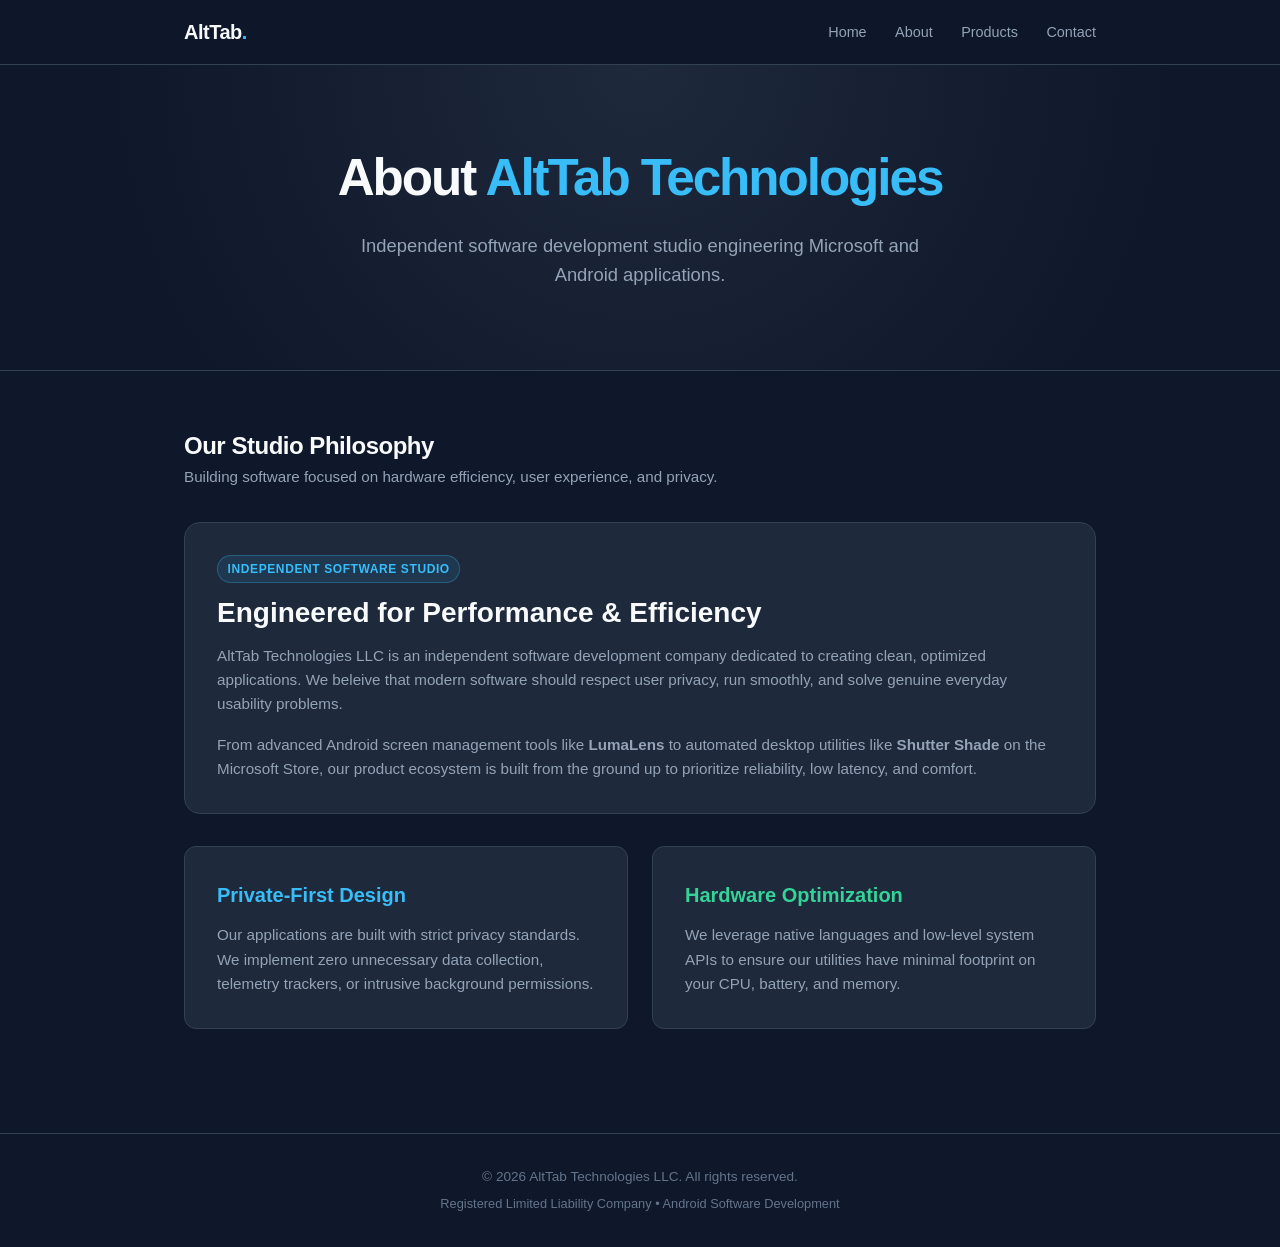
==== about.html @ 1593e175 "refactor: multi-page site with about, products, contact, and style sheet" ====
<!DOCTYPE html>
<html lang="en">

<head>
    <meta charset="UTF-8">
    <meta name="viewport" content="width=device-width, initial-scale=1.0">
    <title>About Us | AltTab Technologies LLC</title>
    <meta name="description"
        content="Learn about AltTab Technologies LLC, our independent development philosophy, and our commitment to privacy-first, lightweight software.">
    <Link rel="stylesheet" href="style.css">

    <meta property="og:title" content="About Us | AltTab Technologies LLC">
    <meta property="og:description"
        content="Learn about AltTab Technologies LLC, our independent development philosophy, and our commitment to privacy-first, lightweight software.">
    <meta property="og:type" content="website">
    <meta property="og:url" content="https://alttabtech.com/about.html">
</head>

<body>

    <header>
        <div class="nav-container">
            <a href="#" class="brand-logo">AltTab<span>.</span></a>
            <nav class="nav-links">
                <a href="index.html">Home</a>
                <a href="about.html" class="active">About</a>
                <a href="products.html">Products</a>
                <a href="contact.html">Contact</a>
            </nav>
        </div>
    </header>

    <section class="hero">
        <h1 class="hero-title">About <span>AltTab Technologies</span></h1>
        <p class="hero-subtitle">Independent software development studio engineering Microsoft and Android applications.
        </p>
    </section>

    <main>
        <!-- Company Section-->
        <section class="section-header">
            <h2 class="section-title">Our Studio Philosophy</h2>
            <p class="section-desc">Building software focused on hardware efficiency, user experience, and privacy.</p>
        </section>

        <div class="product-card" style="grid-template-columns: 1fr; margin-bottom: 2rem;">
            <div class="product-info">
                <span class="product-badge">Independent Software Studio</span>
                <h3 class="product-title">Engineered for Performance &amp; Efficiency</h3>
                <p class="product-desc" style="margin-bottom: 1rem;">
                    AltTab Technologies LLC is an independent software development company dedicated to creating clean,
                    optimized applications. We beleive that modern software should respect user privacy, run smoothly,
                    and solve genuine everyday usability problems.

                </p>
                <p class="product-desc" style="margin-bottom: 0;">
                    From advanced Android screen management tools like <strong>LumaLens</strong> to automated desktop
                    utilities like <strong>Shutter Shade</strong> on the Microsoft Store, our product ecosystem is built
                    from the ground up to prioritize reliability, low latency, and comfort.

                </p>
            </div>
        </div>

        <!-- Core Pillars-->
        <div
            style="display: grid; grid-template-columns: repeat(auto-fit, minmax(280px, 1fr)); gap: 1.5rem; margin-bottom: 3rem;">
            <div class="contact-box" style="text-align: left; padding: 2rem;">
                <h2 style="color: var(--accent-blue); margin-bottom: 0.75rem;">Private-First Design</h2>
                <p style="margin-bottom: 0;">Our applications are built with strict privacy standards. We implement zero
                    unnecessary data collection, telemetry trackers, or intrusive background permissions.</p>
            </div>
            <div class="contact-box" style="text-align: left; padding: 2rem;">
                <h2 style="color: var(--accent-green); margin-bottom: 0.75rem;">Hardware Optimization</h2>
                <p style="margin-bottom: 0;">We leverage native languages and low-level system APIs to ensure our
                    utilities have minimal footprint on your CPU, battery, and memory.</p>
            </div>
        </div>
    </main>
    <footer>
        <p>&copy; 2026 AltTab Technologies LLC. All rights reserved.</p>
        <p>Registered Limited Liability Company &bull; Android Software Development</p>
    </footer>
</body>

</html>
---- style.css ----
:root {
            --bg-dark: #0f172a;
            --surface-dark: #1e293b;
            --surface-accent: rgba(56, 189, 248, 0.1);
            --border-color: #334155;
            --accent-blue: #38bdf8;
            --accent-green: #34d399;
            --text-main: #f8fafc;
            --text-muted: #94a3b8;
            --text-subtle: #64748b;
        }

        * {
            box-sizing: border-box;
            margin: 0;
            padding: 0;
        }

        body {
            font-family: -apple-system, BlinkMacSystemFont, 'Segoe UI', Roboto, Helvetica, Arial, sans-serif;
            background-color: var(--bg-dark);
            color: var(--text-main);
            display: flex;
            flex-direction: column;
            min-height: 100vh;
            line-height: 1.6;
        }

        /* Sticky Company Navigation */
        header {
            background-color: rgba(15, 23, 42, 0.85);
            backdrop-filter: blur(8px);
            border-bottom: 1px solid var(--border-color);
            position: sticky;
            top: 0;
            z-index: 100;
        }

        .nav-container {
            max-width: 960px;
            margin: 0 auto;
            padding: 1rem 1.5rem;
            display: flex;
            justify-content: space-between;
            align-items: center;
        }

        .brand-logo {
            font-size: 1.25rem;
            font-weight: 700;
            color: var(--text-main);
            text-decoration: none;
            letter-spacing: -0.025em;
        }

        .brand-logo span {
            color: var(--accent-blue);
        }

        .nav-links a {
            color: var(--text-muted);
            text-decoration: none;
            font-size: 0.9rem;
            margin-left: 1.5rem;
            transition: color 0.2s;
        }

        .nav-links a:hover {
            color: var(--accent-blue);
        }

        /* Company Hero */
        .hero {
            padding: 4.5rem 1.5rem 3.5rem;
            text-align: center;
            background: radial-gradient(circle at top, #1e293b 0%, #0f172a 75%);
            border-bottom: 1px solid var(--border-color);
        }

        .hero-title {
            font-size: clamp(2.2rem, 5vw, 3.2rem);
            font-weight: 800;
            letter-spacing: -0.04em;
            margin-bottom: 0.75rem;
        }

        .hero-title span {
            color: var(--accent-blue);
        }

        .hero-subtitle {
            color: var(--text-muted);
            font-size: 1.15rem;
            max-width: 620px;
            margin: 0 auto 1.5rem;
        }

        main {
            flex: 1;
            max-width: 960px;
            width: 100%;
            margin: 0 auto;
            padding: 3.5rem 1.5rem;
        }

        .section-header {
            margin-bottom: 2rem;
        }

        .section-title {
            font-size: 1.5rem;
            font-weight: 700;
            color: var(--text-main);
            letter-spacing: -0.02em;
        }

        .section-desc {
            color: var(--text-muted);
            font-size: 0.95rem;
        }

        /* Products Showcase Card */
        .product-card {
            background-color: var(--surface-dark);
            border: 1px solid var(--border-color);
            border-radius: 1rem;
            padding: 2rem;
            margin-bottom: 3rem;
            display: grid;
            grid-template-columns: 1fr 220px;
            gap: 2rem;
            align-items: center;
            transition: border-color 0.2s ease;
        }

        .product-card:hover {
            border-color: rgba(56, 189, 248, 0.4);
        }

        @media (max-width: 768px) {
            .product-card {
                grid-template-columns: 1fr;
            }
        }

        .product-badge {
            display: inline-block;
            background-color: var(--surface-accent);
            border: 1px solid rgba(56, 189, 248, 0.3);
            color: var(--accent-blue);
            font-size: 0.75rem;
            font-weight: 700;
            padding: 0.2rem 0.6rem;
            border-radius: 2rem;
            text-transform: uppercase;
            letter-spacing: 0.05em;
            margin-bottom: 0.5rem;
        }

        .product-title {
            font-size: 1.75rem;
            font-weight: 700;
            color: var(--text-main);
            margin-bottom: 0.5rem;
        }

        .product-desc {
            color: var(--text-muted);
            font-size: 0.95rem;
            margin-bottom: 1.25rem;
            line-height: 1.6;
        }

        .feature-bullets {
            list-style: none;
            margin-bottom: 1.5rem;
        }

        .feature-bullets li {
            color: var(--text-main);
            font-size: 0.9rem;
            margin-bottom: 0.4rem;
            display: flex;
            align-items: center;
            gap: 0.5rem;
        }

        .feature-bullets li::before {
            content: "✓";
            color: var(--accent-green);
            font-weight: bold;
        }

        /* Google Play Store Badge Button */
        .btn-playstore {
            display: inline-flex;
            align-items: center;
            gap: 0.6rem;
            background-color: #000;
            color: #fff;
            border: 1px solid var(--border-color);
            padding: 0.6rem 1.2rem;
            border-radius: 0.5rem;
            font-size: 0.9rem;
            font-weight: 600;
            text-decoration: none;
            transition: all 0.2s ease;
        }

        .btn-playstore:hover {
            border-color: var(--accent-blue);
            transform: translateY(-2px);
            background-color: #090d16;
        }

        .btn-playstore svg {
            width: 20px;
            height: 20px;
            fill: currentColor;
        }

        /* App Media Visual Container */
        .product-visual {
            display: flex;
            justify-content: center;
            align-items: center;
        }

        .app-image {
            width: 100%;
            max-width: 140px;
            /* Restricts image to a clean size */
            height: 140px;
            /* Maintains natural aspect ratio */
            border-radius: 1.5rem;
            /* Gives your icons modern rounded corners */
            box-shadow: 0 10px 25px -5px rgba(0, 0, 0, 0.5);
        }

        .app-preview-box {
            width: 100%;
            height: 240px;
            background: linear-gradient(135deg, #0f172a 0%, #1e293b 100%);
            border: 1px solid var(--border-color);
            border-radius: 0.75rem;
            display: flex;
            flex-direction: column;
            align-items: center;
            justify-content: center;
            text-align: center;
            padding: 1rem;
            color: var(--text-muted);
            font-size: 0.85rem;
        }

        .app-preview-icon {
            width: 56px;
            height: 56px;
            background: linear-gradient(135deg, #38bdf8 0%, #0284c7 100%);
            border-radius: 14px;
            display: flex;
            align-items: center;
            justify-content: center;
            font-weight: 800;
            color: #0f172a;
            font-size: 1.25rem;
            margin-bottom: 0.75rem;
            box-shadow: 0 8px 16px -4px rgba(56, 189, 248, 0.3);
        }

        /* Contact Box */
        .contact-box {
            background-color: var(--surface-dark);
            border: 1px solid var(--border-color);
            border-radius: 0.75rem;
            padding: 2.5rem;
            text-align: center;
        }

        .contact-box h2 {
            font-size: 1.25rem;
            margin-bottom: 0.5rem;
        }

        .contact-box p {
            color: var(--text-muted);
            font-size: 0.95rem;
            margin-bottom: 1rem;
        }

        .contact-box a {
            color: var(--accent-blue);
            font-weight: 600;
            text-decoration: none;
        }

        .contact-box a:hover {
            text-decoration: underline;
        }

        /* Corporate Footer */
        footer {
            border-top: 1px solid var(--border-color);
            padding: 2rem 1.5rem;
            text-align: center;
            color: var(--text-subtle);
            font-size: 0.85rem;
        }

        footer p+p {
            margin-top: 0.4rem;
            font-size: 0.8rem;
        }

        /* Pro Accent Extensions */
        .pro-card {
            border-color: rgba(251, 191, 36, 0.3);
        }

        .pro-card:hover {
            border-color: rgba(251, 191, 36, 0.6);
        }

        .pro-badge {
            background-color: rgba(251, 191, 36, 0.1);
            border-color: rgba(251, 191, 36, 0.4);
            color: #fbbf24;
        }

        .btn-pro:hover {
            border-color: #fbbf24;
        }
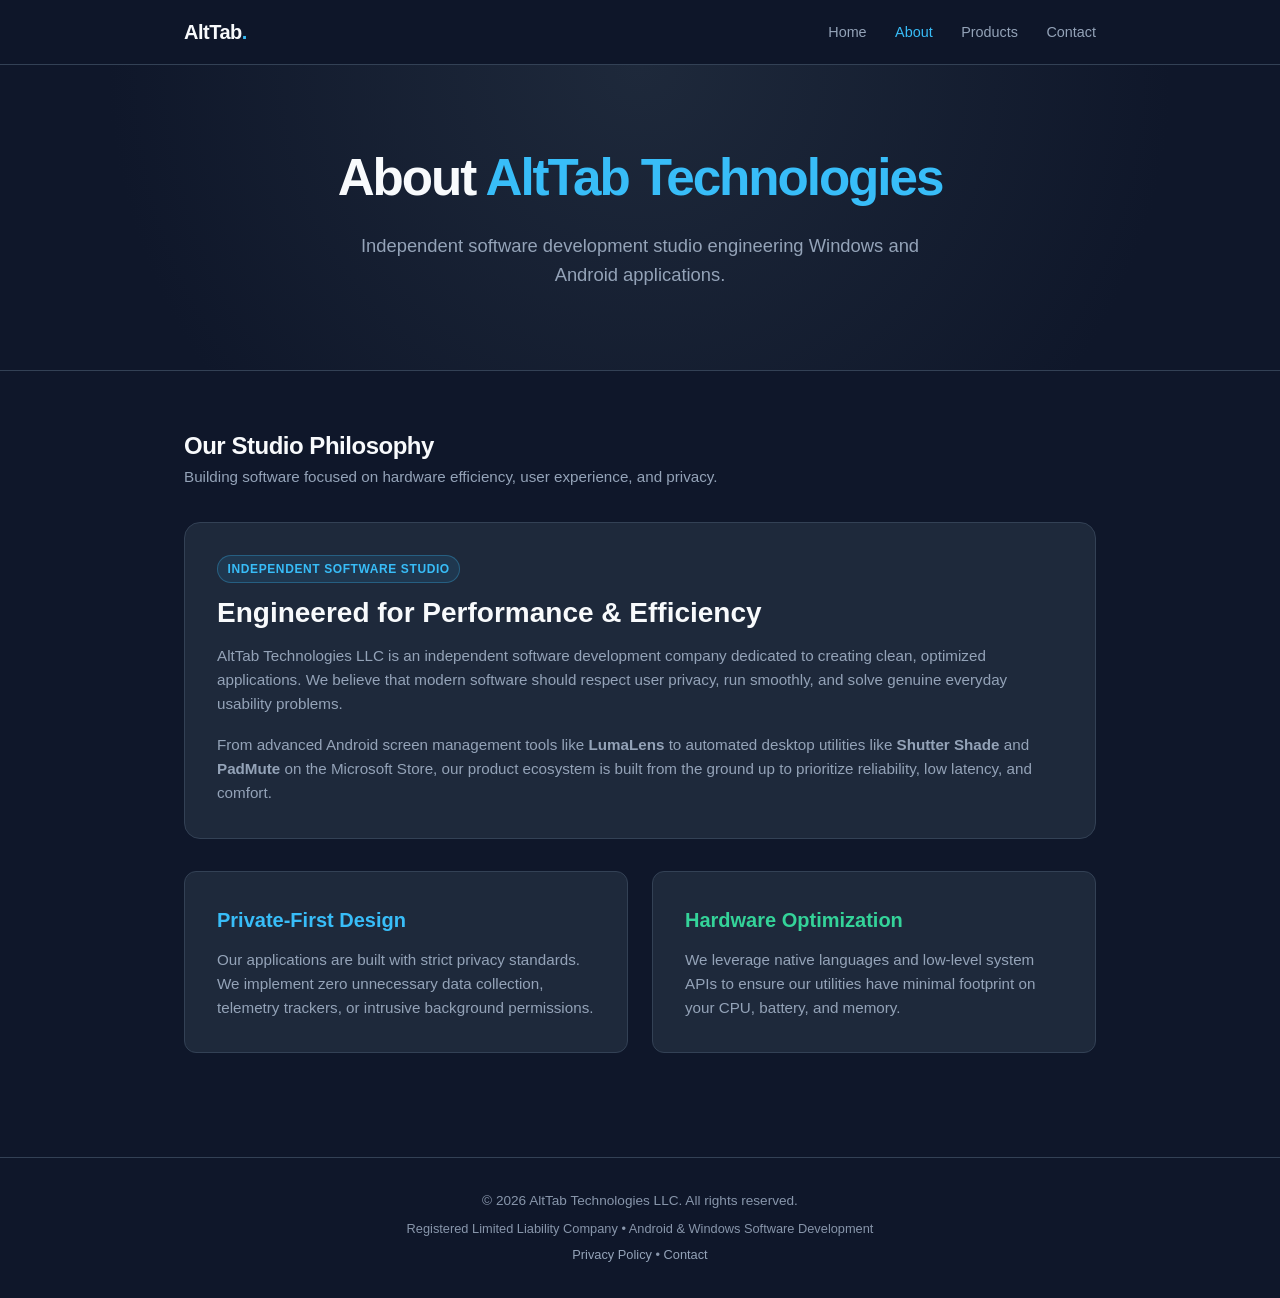
==== commit 2210c9eb: "feat: add padmute windows app and refactor website for better user experience" ====
--- a/about.html
+++ b/about.html
@@ -7,7 +7,8 @@
     <title>About Us | AltTab Technologies LLC</title>
     <meta name="description"
         content="Learn about AltTab Technologies LLC, our independent development philosophy, and our commitment to privacy-first, lightweight software.">
-    <Link rel="stylesheet" href="style.css">
+    <link rel="stylesheet" href="style.css">
+    <link rel="canonical" href="https://alttabtech.com/about.html">
 
     <meta property="og:title" content="About Us | AltTab Technologies LLC">
     <meta property="og:description"
@@ -20,7 +21,7 @@
 
     <header>
         <div class="nav-container">
-            <a href="#" class="brand-logo">AltTab<span>.</span></a>
+            <a href="index.html" class="brand-logo">AltTab<span>.</span></a>
             <nav class="nav-links">
                 <a href="index.html">Home</a>
                 <a href="about.html" class="active">About</a>
@@ -32,7 +33,7 @@
 
     <section class="hero">
         <h1 class="hero-title">About <span>AltTab Technologies</span></h1>
-        <p class="hero-subtitle">Independent software development studio engineering Microsoft and Android applications.
+        <p class="hero-subtitle">Independent software development studio engineering Windows and Android applications.
         </p>
     </section>
 
@@ -49,13 +50,13 @@
                 <h3 class="product-title">Engineered for Performance &amp; Efficiency</h3>
                 <p class="product-desc" style="margin-bottom: 1rem;">
                     AltTab Technologies LLC is an independent software development company dedicated to creating clean,
-                    optimized applications. We beleive that modern software should respect user privacy, run smoothly,
+                    optimized applications. We believe that modern software should respect user privacy, run smoothly,
                     and solve genuine everyday usability problems.
 
                 </p>
                 <p class="product-desc" style="margin-bottom: 0;">
                     From advanced Android screen management tools like <strong>LumaLens</strong> to automated desktop
-                    utilities like <strong>Shutter Shade</strong> on the Microsoft Store, our product ecosystem is built
+                    utilities like <strong>Shutter Shade</strong> and <strong>PadMute</strong> on the Microsoft Store, our product ecosystem is built
                     from the ground up to prioritize reliability, low latency, and comfort.
 
                 </p>
@@ -79,7 +80,8 @@
     </main>
     <footer>
         <p>&copy; 2026 AltTab Technologies LLC. All rights reserved.</p>
-        <p>Registered Limited Liability Company &bull; Android Software Development</p>
+        <p>Registered Limited Liability Company &bull; Android &amp; Windows Software Development</p>
+        <p><a href="privacy.html">Privacy Policy</a> &bull; <a href="contact.html">Contact</a></p>
     </footer>
 </body>
 
--- a/style.css
+++ b/style.css
@@ -7,7 +7,7 @@
             --accent-green: #34d399;
             --text-main: #f8fafc;
             --text-muted: #94a3b8;
-            --text-subtle: #64748b;
+            --text-subtle: #8896ab;
         }
 
         * {
@@ -65,8 +65,24 @@
             transition: color 0.2s;
         }
 
-        .nav-links a:hover {
-            color: var(--accent-blue);
+        .nav-links a:hover,
+        .nav-links a.active {
+            color: var(--accent-blue);
+        }
+
+        @media (max-width: 480px) {
+            .nav-container {
+                flex-direction: column;
+                gap: 0.5rem;
+            }
+
+            .nav-links a:first-child {
+                margin-left: 0;
+            }
+
+            .nav-links a {
+                margin-left: 1rem;
+            }
         }
 
         /* Company Hero */
@@ -312,6 +328,230 @@
             font-size: 0.8rem;
         }
 
+        footer a {
+            color: var(--text-muted);
+            text-decoration: none;
+        }
+
+        footer a:hover {
+            color: var(--accent-blue);
+        }
+
+        .btn-disabled {
+            color: var(--text-muted);
+            cursor: default;
+        }
+
+        .btn-disabled:hover {
+            border-color: var(--border-color);
+            transform: none;
+            background-color: #000;
+        }
+
+        /* Screenshot gallery */
+        .gallery {
+            display: grid;
+            grid-template-columns: repeat(auto-fit, minmax(380px, 1fr));
+            gap: 1.25rem;
+            margin-bottom: 3rem;
+        }
+
+        .gallery img {
+            width: 100%;
+            height: auto;
+            display: block;
+            border: 1px solid var(--border-color);
+            border-radius: 0.75rem;
+        }
+
+        .gallery-phones {
+            grid-template-columns: repeat(auto-fit, minmax(200px, 1fr));
+        }
+
+        @media (max-width: 480px) {
+            .gallery {
+                grid-template-columns: 1fr;
+            }
+
+            .gallery-phones {
+                grid-template-columns: repeat(2, 1fr);
+            }
+        }
+
+        .compare-table {
+            width: 100%;
+            border-collapse: collapse;
+            margin-bottom: 3rem;
+            background-color: var(--surface-dark);
+            border: 1px solid var(--border-color);
+            border-radius: 0.75rem;
+            overflow: hidden;
+            font-size: 0.9rem;
+        }
+
+        .compare-table th,
+        .compare-table td {
+            padding: 0.75rem 1rem;
+            text-align: left;
+            border-bottom: 1px solid var(--border-color);
+        }
+
+        .compare-table th {
+            color: var(--text-main);
+        }
+
+        .compare-table td {
+            color: var(--text-muted);
+        }
+
+        .compare-table tr:last-child td {
+            border-bottom: none;
+        }
+
+        .card-link {
+            margin-left: 1rem;
+            color: var(--accent-blue);
+            font-size: 0.9rem;
+            font-weight: 600;
+            text-decoration: none;
+        }
+
+        .card-link:hover {
+            text-decoration: underline;
+        }
+
+        /* Home page */
+        .featured {
+            grid-template-columns: 1fr 1.2fr;
+        }
+
+        .featured-image {
+            width: 100%;
+            height: auto;
+            border-radius: 0.75rem;
+            border: 1px solid var(--border-color);
+        }
+
+        @media (max-width: 768px) {
+            .featured {
+                grid-template-columns: 1fr;
+            }
+        }
+
+        .app-grid {
+            display: grid;
+            grid-template-columns: repeat(auto-fit, minmax(210px, 1fr));
+            gap: 1.25rem;
+            margin-bottom: 3rem;
+        }
+
+        .app-card {
+            background-color: var(--surface-dark);
+            border: 1px solid var(--border-color);
+            border-radius: 1rem;
+            padding: 1.5rem;
+            text-align: center;
+            text-decoration: none;
+            color: var(--text-main);
+            display: flex;
+            flex-direction: column;
+            align-items: center;
+            transition: border-color 0.2s ease, transform 0.2s ease;
+        }
+
+        .app-card:hover {
+            border-color: rgba(56, 189, 248, 0.4);
+            transform: translateY(-2px);
+        }
+
+        .app-card img {
+            width: 96px;
+            height: 96px;
+            border-radius: 1.25rem;
+            box-shadow: 0 10px 25px -5px rgba(0, 0, 0, 0.5);
+            margin-bottom: 1rem;
+        }
+
+        .app-card h3 {
+            font-size: 1.1rem;
+            margin-bottom: 0.4rem;
+        }
+
+        .app-card p {
+            color: var(--text-muted);
+            font-size: 0.875rem;
+            margin-bottom: 1rem;
+            flex: 1;
+        }
+
+        .app-platform {
+            font-size: 0.75rem;
+            font-weight: 700;
+            text-transform: uppercase;
+            letter-spacing: 0.05em;
+            color: var(--accent-blue);
+        }
+
+        .privacy-strip {
+            display: grid;
+            grid-template-columns: repeat(auto-fit, minmax(200px, 1fr));
+            gap: 1.25rem;
+            text-align: center;
+        }
+
+        .privacy-strip div {
+            background-color: var(--surface-accent);
+            border: 1px solid rgba(56, 189, 248, 0.2);
+            border-radius: 0.75rem;
+            padding: 1.25rem;
+        }
+
+        .privacy-strip strong {
+            color: var(--accent-green);
+            font-size: 1.05rem;
+        }
+
+        .privacy-strip p {
+            color: var(--text-muted);
+            font-size: 0.875rem;
+        }
+
+        .strip-link {
+            text-align: center;
+            margin: 1rem 0 3rem;
+        }
+
+        .strip-link a {
+            color: var(--accent-blue);
+            font-weight: 600;
+            text-decoration: none;
+        }
+
+        .strip-link a:hover {
+            text-decoration: underline;
+        }
+
+        /* Legal / long-form pages */
+        .legal h2 {
+            font-size: 1.25rem;
+            margin: 2rem 0 0.5rem;
+        }
+
+        .legal p,
+        .legal li {
+            color: var(--text-muted);
+            font-size: 0.95rem;
+            margin-bottom: 0.75rem;
+        }
+
+        .legal ul {
+            padding-left: 1.5rem;
+        }
+
+        .legal a {
+            color: var(--accent-blue);
+        }
+
         /* Pro Accent Extensions */
         .pro-card {
             border-color: rgba(251, 191, 36, 0.3);
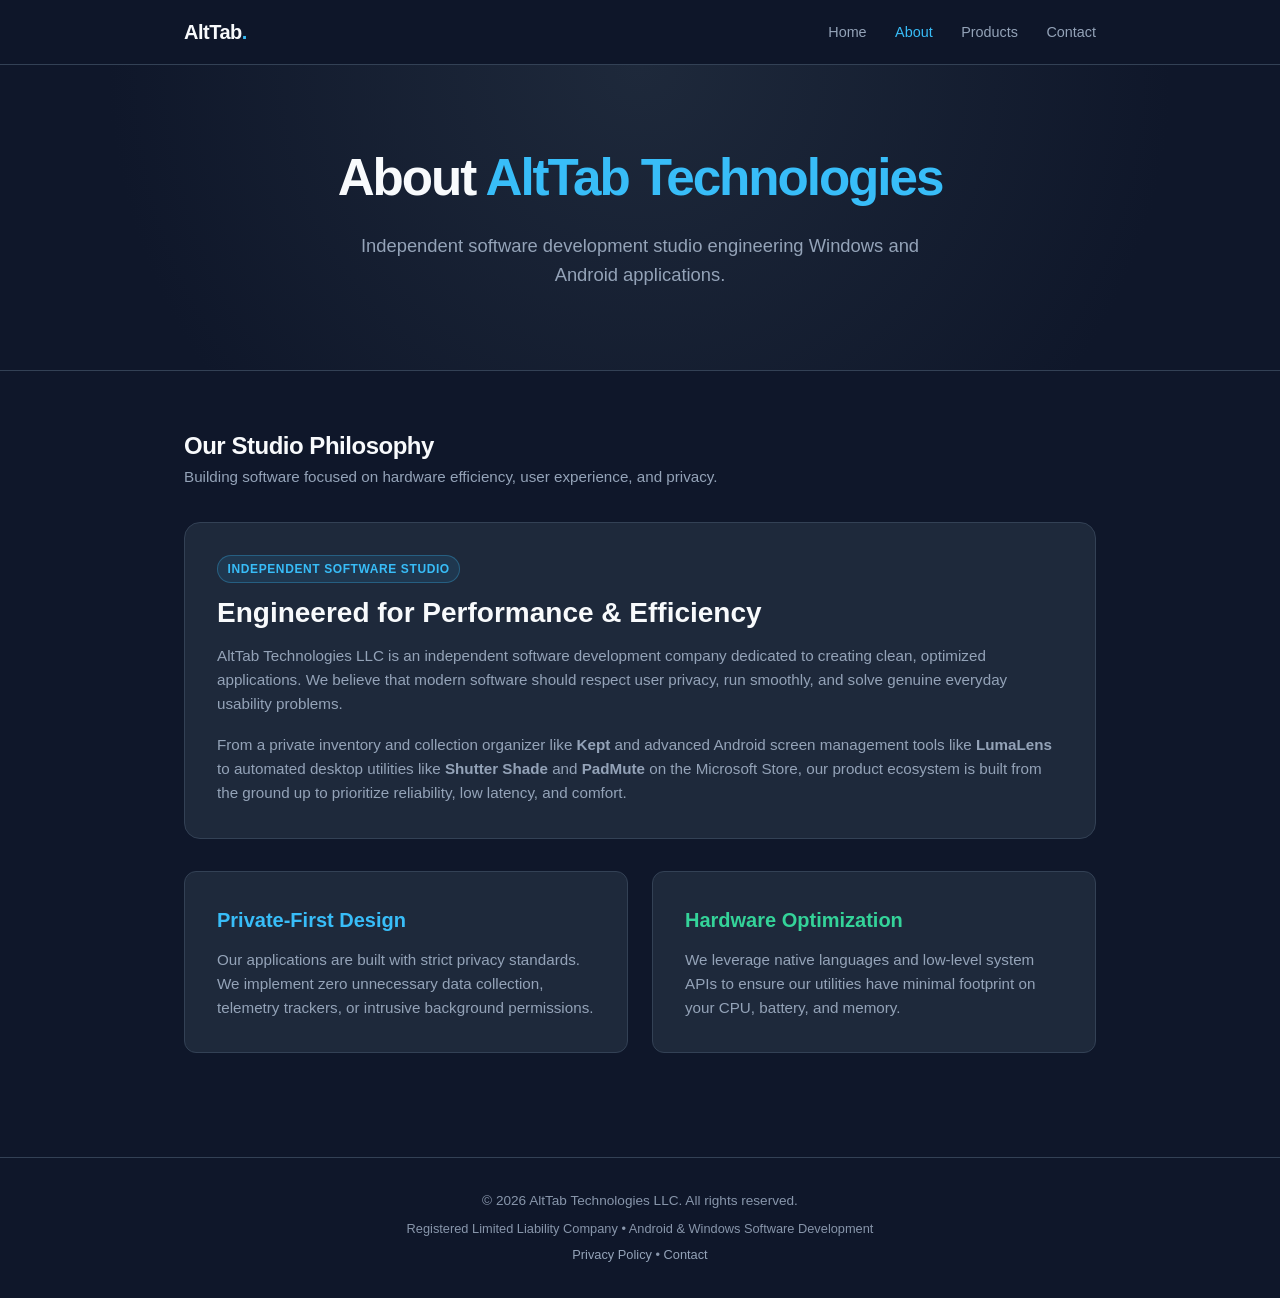
==== commit 2e8e9d98: "feat: add kept app page and list it across site" ====
--- a/about.html
+++ b/about.html
@@ -55,7 +55,8 @@
 
                 </p>
                 <p class="product-desc" style="margin-bottom: 0;">
-                    From advanced Android screen management tools like <strong>LumaLens</strong> to automated desktop
+                    From a private inventory and collection organizer like <strong>Kept</strong> and advanced Android
+                    screen management tools like <strong>LumaLens</strong> to automated desktop
                     utilities like <strong>Shutter Shade</strong> and <strong>PadMute</strong> on the Microsoft Store, our product ecosystem is built
                     from the ground up to prioritize reliability, low latency, and comfort.
 
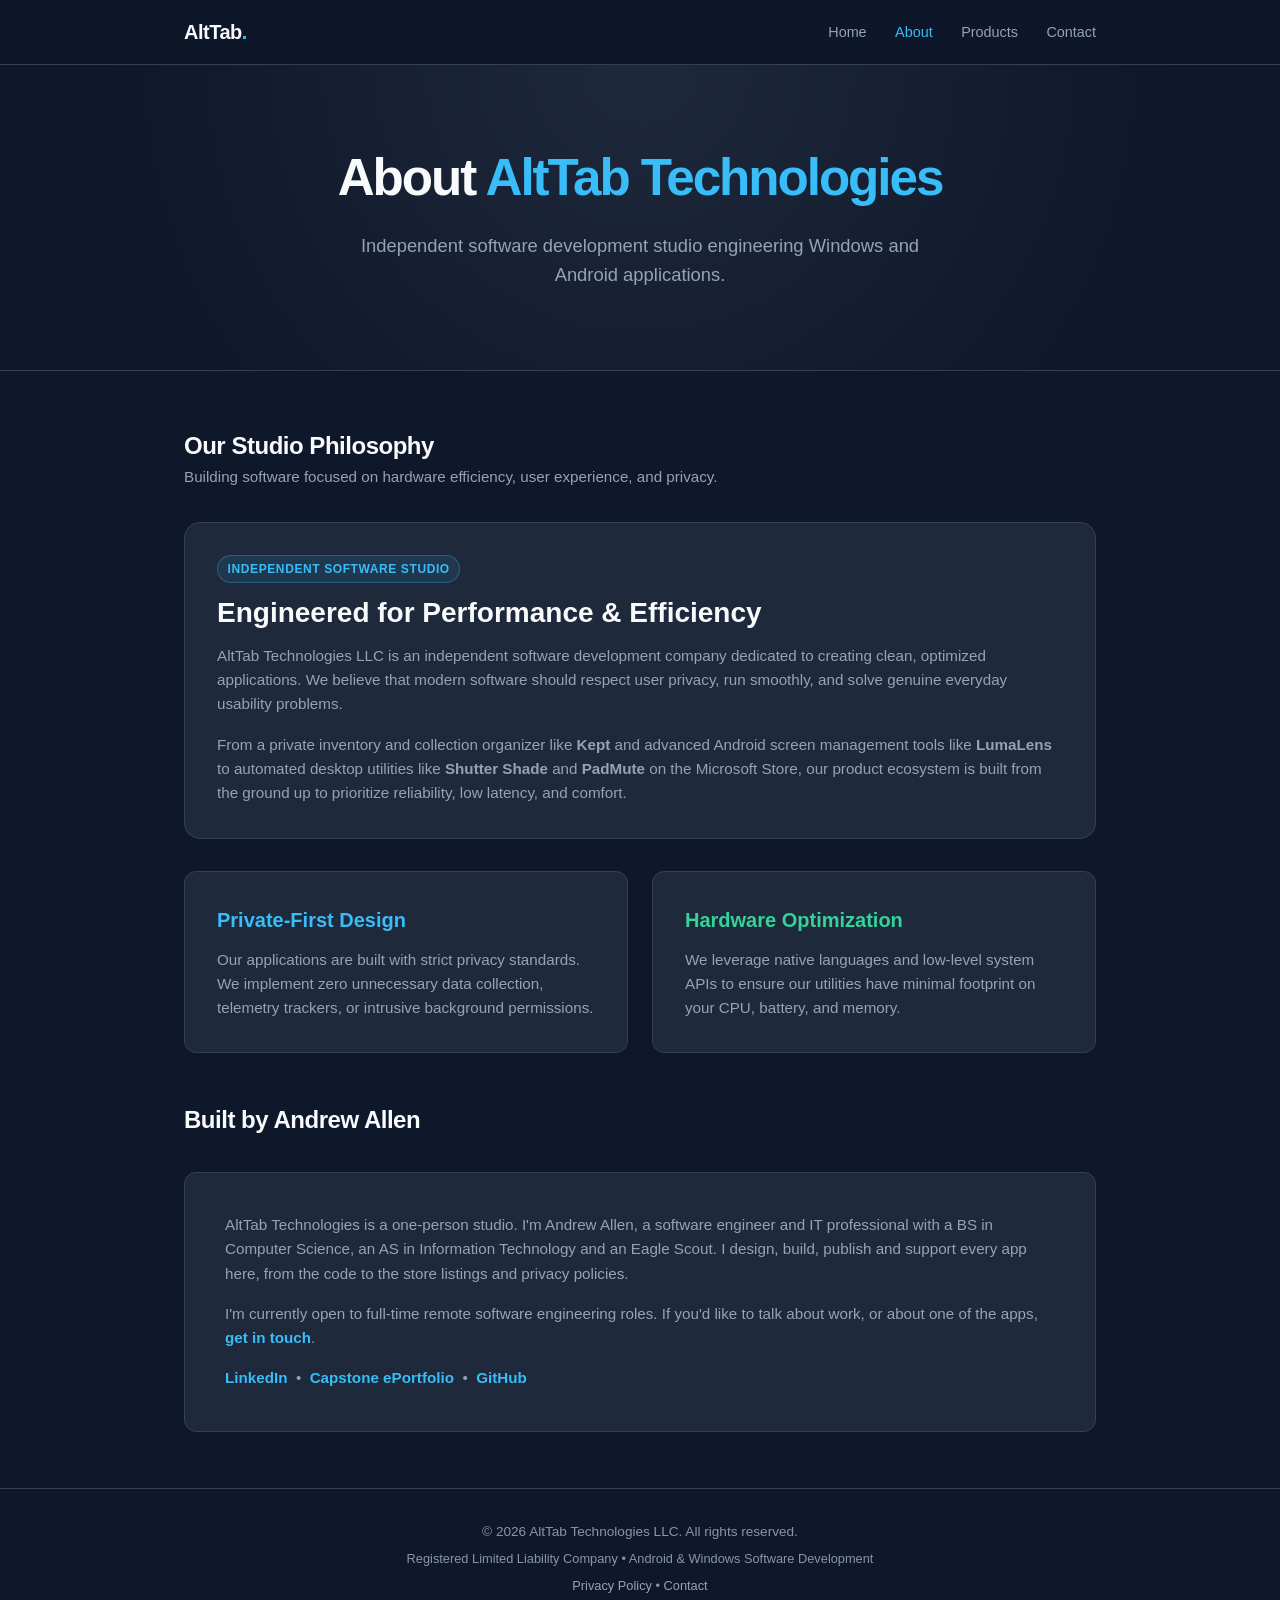
==== commit 1b85114a: "feat: add developer info and links" ====
--- a/about.html
+++ b/about.html
@@ -6,13 +6,13 @@
     <meta name="viewport" content="width=device-width, initial-scale=1.0">
     <title>About Us | AltTab Technologies LLC</title>
     <meta name="description"
-        content="Learn about AltTab Technologies LLC, our independent development philosophy, and our commitment to privacy-first, lightweight software.">
+        content="About AltTab Technologies LLC, a one-person studio by software engineer Andrew Allen building privacy-first Windows and Android apps. Open to full-time remote roles.">
     <link rel="stylesheet" href="style.css">
     <link rel="canonical" href="https://alttabtech.com/about.html">
 
     <meta property="og:title" content="About Us | AltTab Technologies LLC">
     <meta property="og:description"
-        content="Learn about AltTab Technologies LLC, our independent development philosophy, and our commitment to privacy-first, lightweight software.">
+        content="About AltTab Technologies LLC, a one-person studio by software engineer Andrew Allen building privacy-first Windows and Android apps. Open to full-time remote roles.">
     <meta property="og:type" content="website">
     <meta property="og:url" content="https://alttabtech.com/about.html">
 </head>
@@ -78,6 +78,23 @@
                     utilities have minimal footprint on your CPU, battery, and memory.</p>
             </div>
         </div>
+
+        <!-- Founder -->
+        <section class="section-header">
+            <h2 class="section-title">Built by Andrew Allen</h2>
+        </section>
+
+        <div class="contact-box" style="text-align: left;">
+            <p>AltTab Technologies is a one-person studio. I'm Andrew Allen, a software engineer and IT professional
+                with a BS in Computer Science, an AS in Information Technology and an Eagle Scout. I design, build,
+                publish and support every app here, from the code to the store listings and privacy policies.</p>
+            <p>I'm currently open to full-time remote software engineering roles. If you'd like to talk about work,
+                or about one of the apps, <a href="contact.html">get in touch</a>.</p>
+            <p style="margin-bottom: 0;"><a href="https://www.linkedin.com/in/andrew-blaine-allen/" target="_blank"
+                    rel="noopener">LinkedIn</a> &nbsp;&bull;&nbsp; <a href="https://peacefuldivide.github.io/ePortfolio/"
+                    target="_blank" rel="noopener">Capstone ePortfolio</a> &nbsp;&bull;&nbsp; <a
+                    href="https://github.com/PeacefulDivide" target="_blank" rel="noopener">GitHub</a></p>
+        </div>
     </main>
     <footer>
         <p>&copy; 2026 AltTab Technologies LLC. All rights reserved.</p>
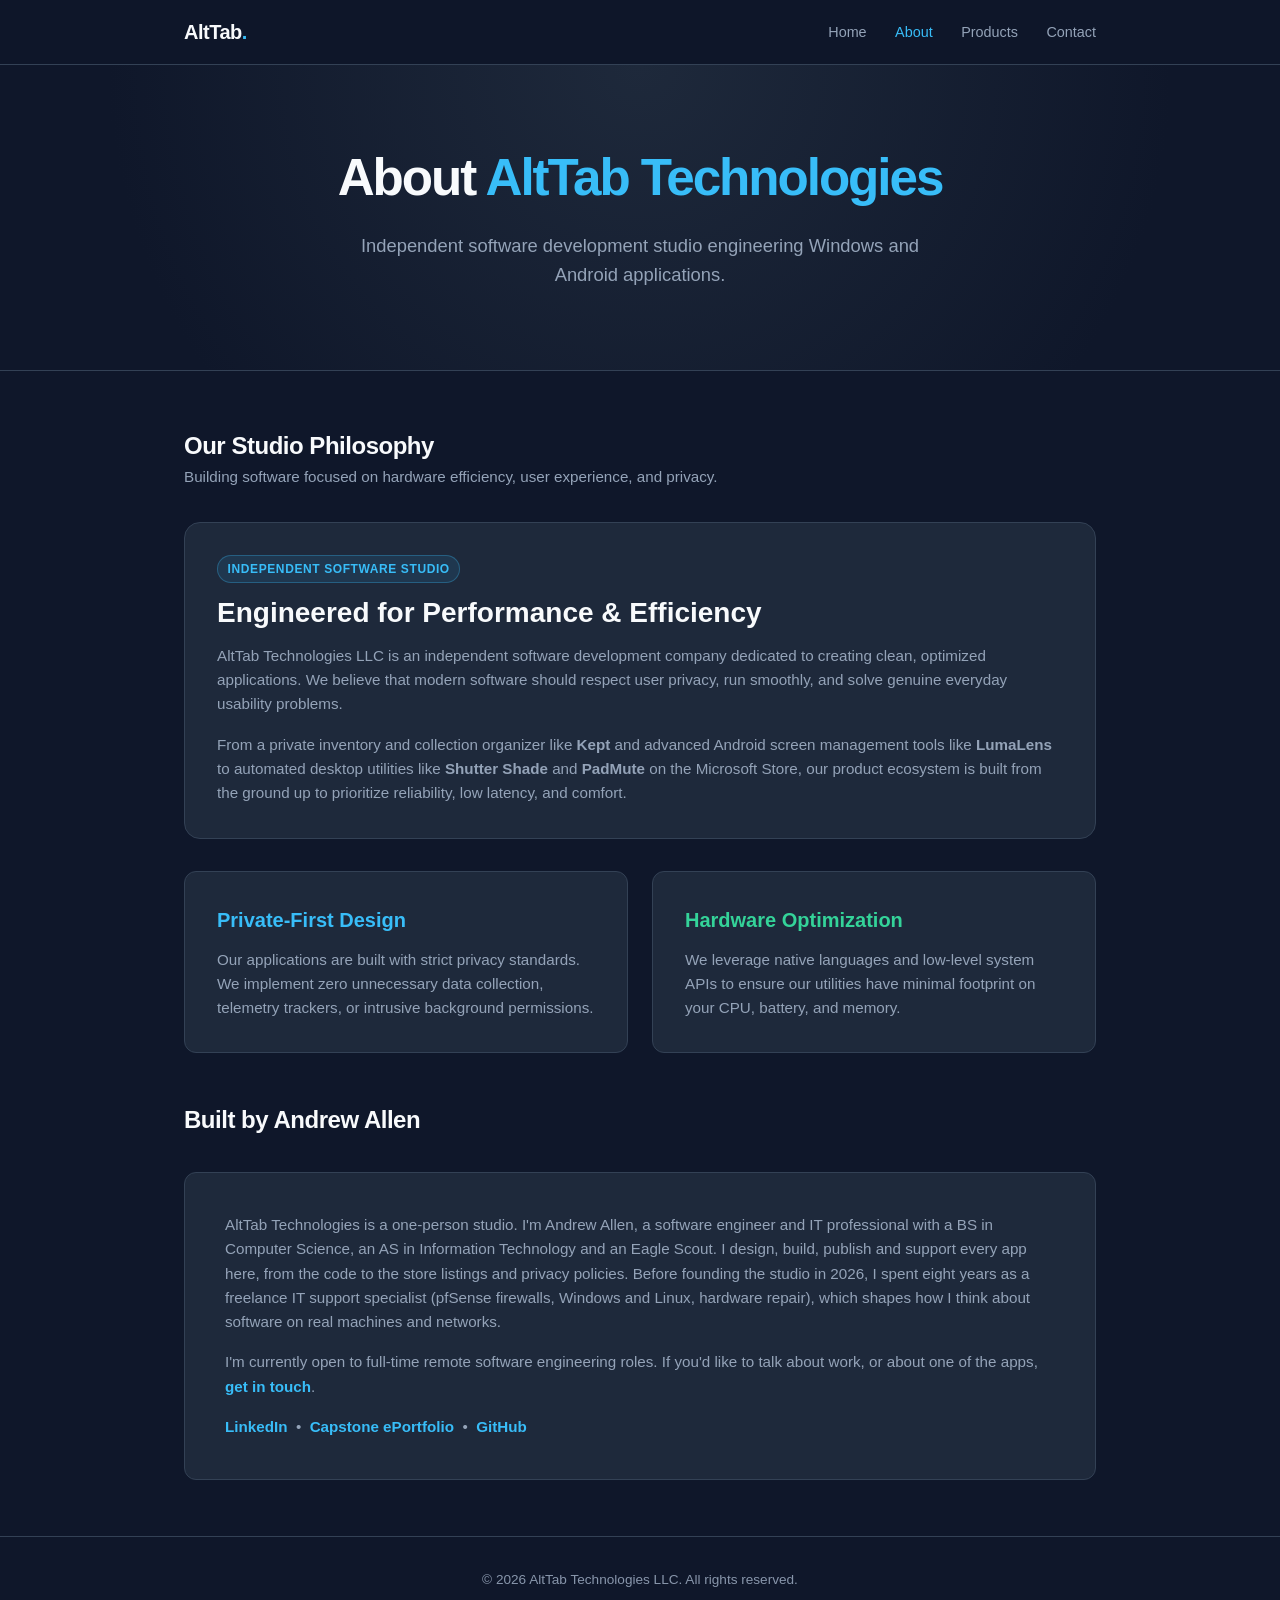
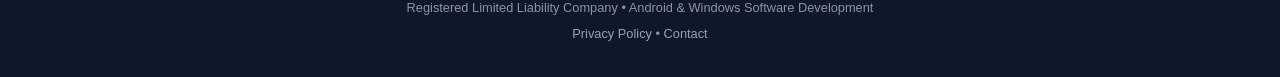
==== commit a96f1880: "udpate about info" ====
--- a/about.html
+++ b/about.html
@@ -87,7 +87,9 @@
         <div class="contact-box" style="text-align: left;">
             <p>AltTab Technologies is a one-person studio. I'm Andrew Allen, a software engineer and IT professional
                 with a BS in Computer Science, an AS in Information Technology and an Eagle Scout. I design, build,
-                publish and support every app here, from the code to the store listings and privacy policies.</p>
+                publish and support every app here, from the code to the store listings and privacy policies. Before founding the
+                studio in 2026, I spent eight years as a freelance IT support specialist (pfSense firewalls, Windows and
+                Linux, hardware repair), which shapes how I think about software on real machines and networks.</p>
             <p>I'm currently open to full-time remote software engineering roles. If you'd like to talk about work,
                 or about one of the apps, <a href="contact.html">get in touch</a>.</p>
             <p style="margin-bottom: 0;"><a href="https://www.linkedin.com/in/andrew-blaine-allen/" target="_blank"
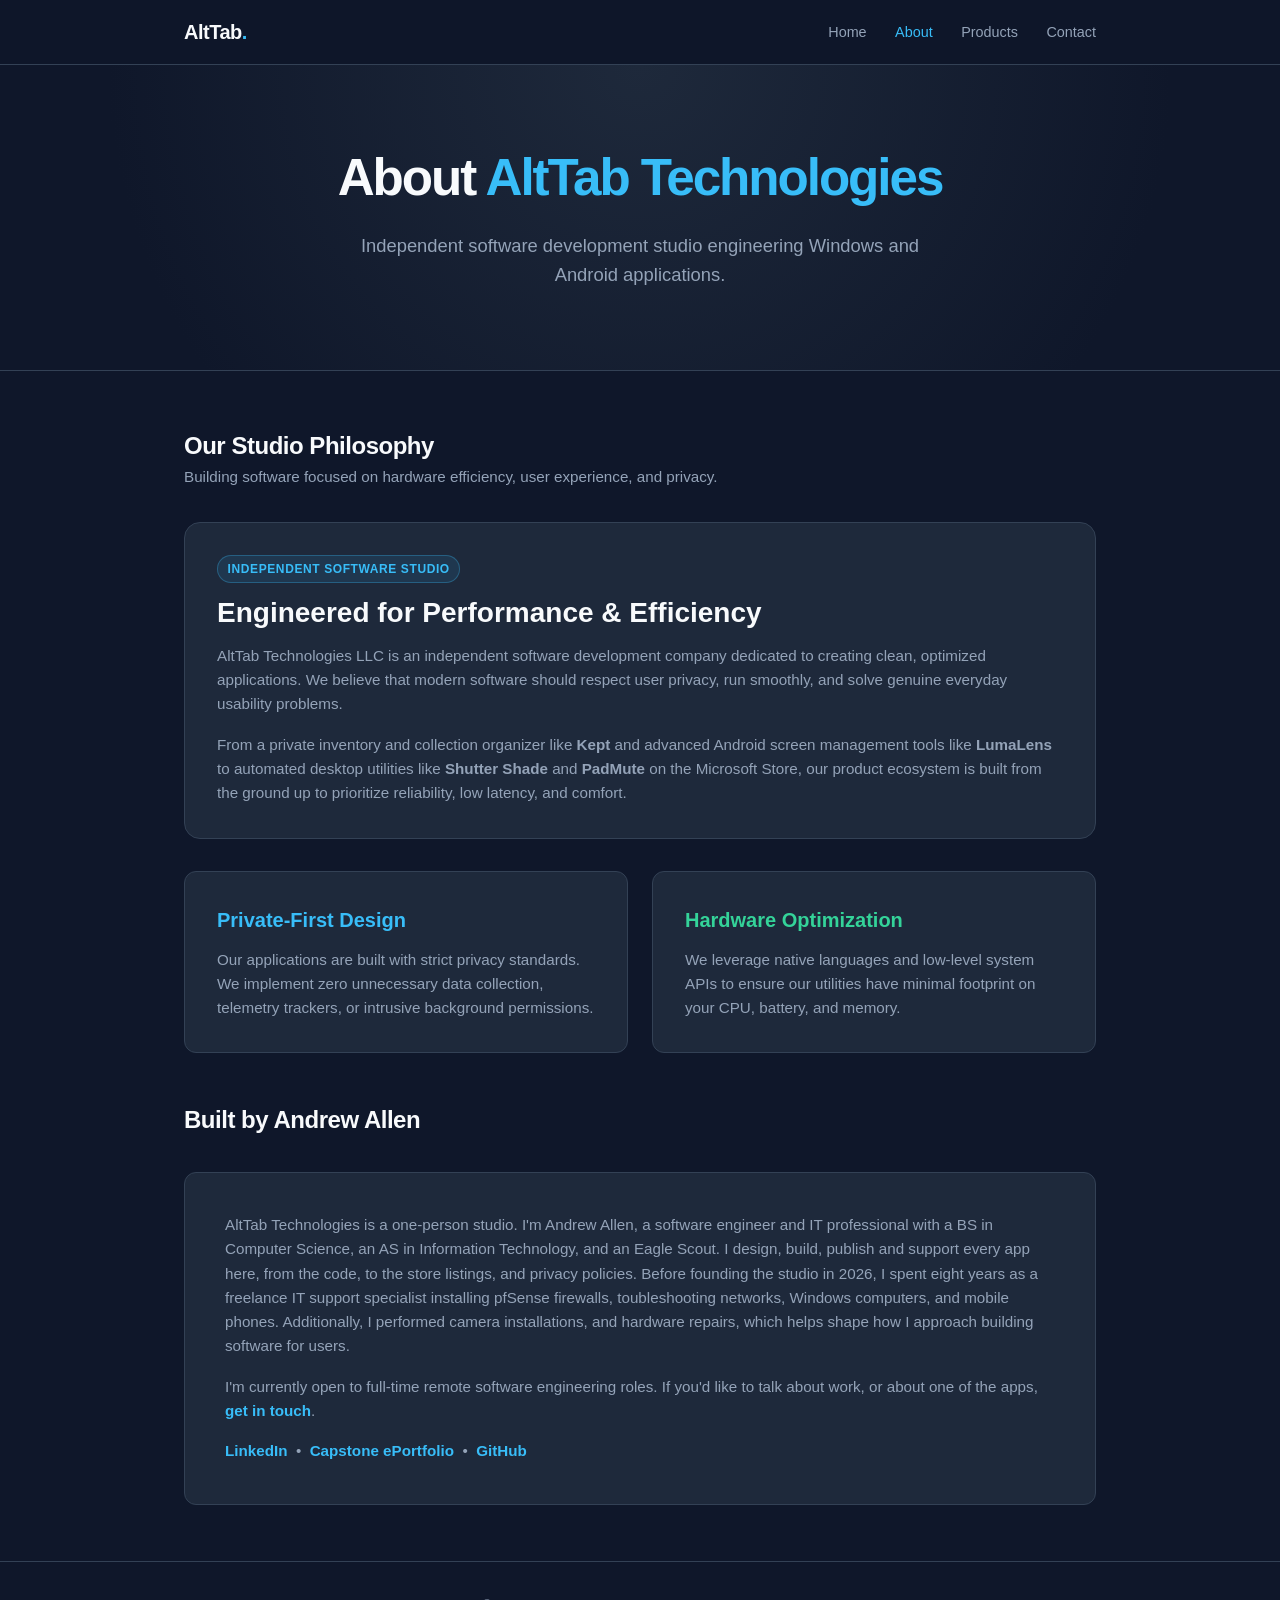
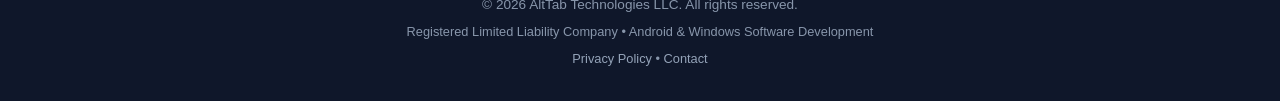
==== commit b019f5f2: "update: about me information" ====
--- a/about.html
+++ b/about.html
@@ -86,10 +86,11 @@
 
         <div class="contact-box" style="text-align: left;">
             <p>AltTab Technologies is a one-person studio. I'm Andrew Allen, a software engineer and IT professional
-                with a BS in Computer Science, an AS in Information Technology and an Eagle Scout. I design, build,
-                publish and support every app here, from the code to the store listings and privacy policies. Before founding the
-                studio in 2026, I spent eight years as a freelance IT support specialist (pfSense firewalls, Windows and
-                Linux, hardware repair), which shapes how I think about software on real machines and networks.</p>
+                with a BS in Computer Science, an AS in Information Technology, and an Eagle Scout. I design, build,
+                publish and support every app here, from the code, to the store listings, and privacy policies. Before founding the
+                studio in 2026, I spent eight years as a freelance IT support specialist installing pfSense firewalls, 
+                toubleshooting networks, Windows computers, and mobile phones. Additionally, I performed camera installations,
+                 and hardware repairs, which helps shape how I approach building software for users.</p>
             <p>I'm currently open to full-time remote software engineering roles. If you'd like to talk about work,
                 or about one of the apps, <a href="contact.html">get in touch</a>.</p>
             <p style="margin-bottom: 0;"><a href="https://www.linkedin.com/in/andrew-blaine-allen/" target="_blank"
